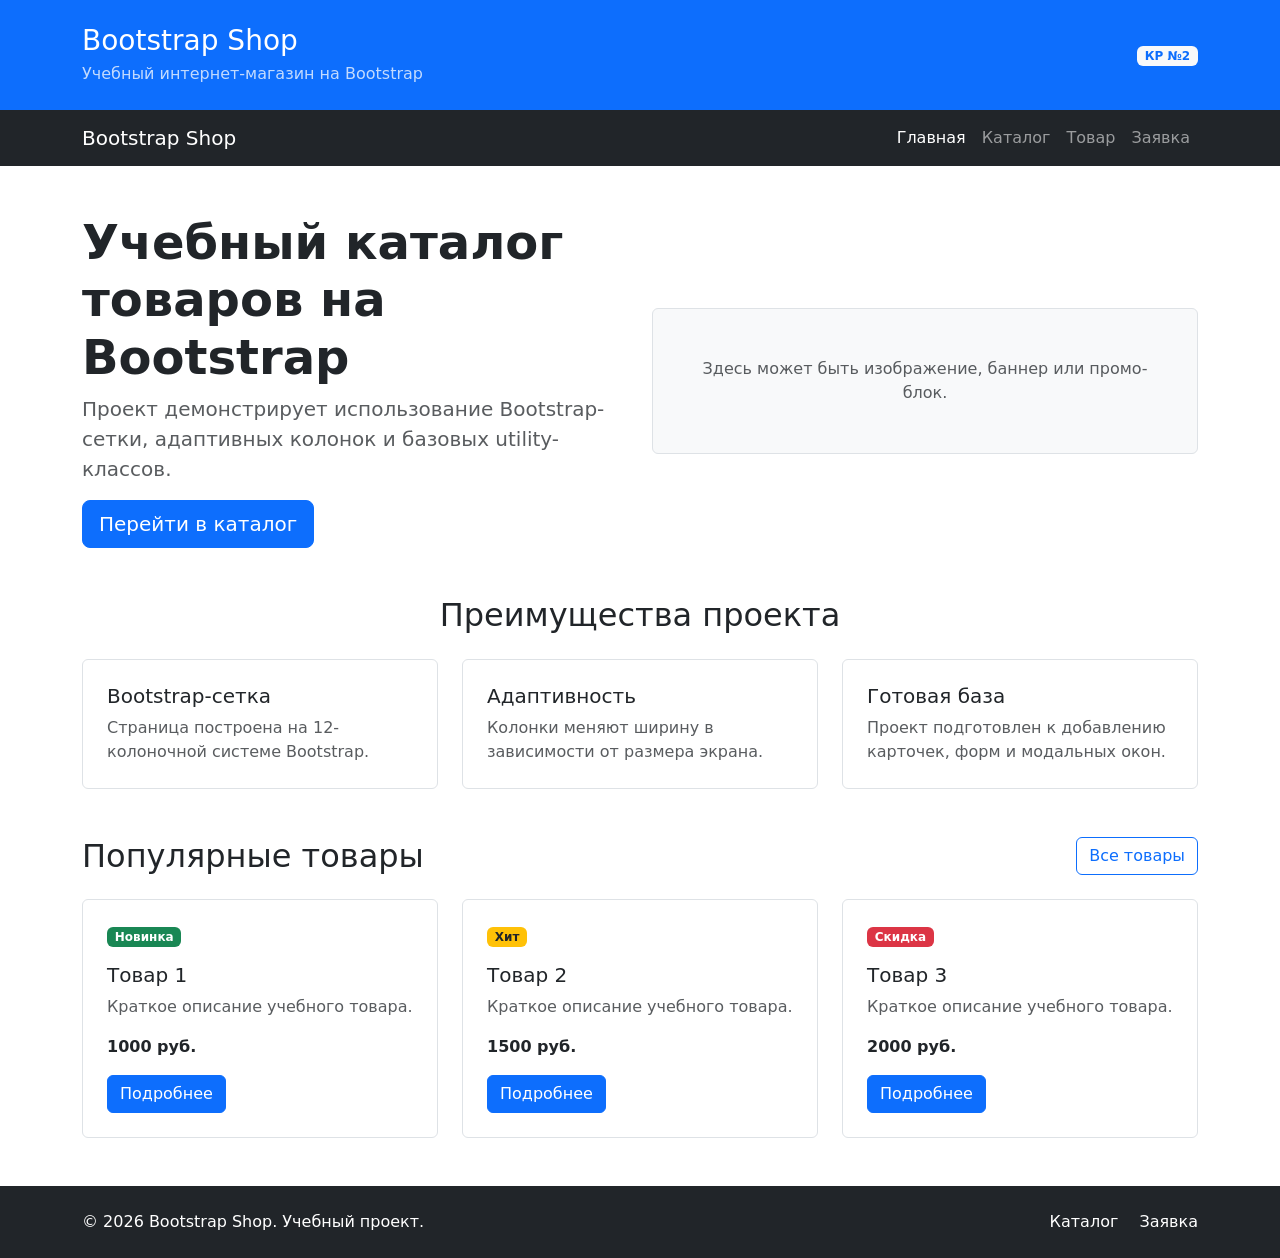
==== index.html @ 7944b65a "feat: create Bootstrap grid homepage" ====
<!DOCTYPE html>
<html lang="ru">
<head>
    <meta charset="UTF-8">
    <meta name="viewport" content="width=device-width, initial-scale=1.0">
    <title>Главная — Bootstrap Shop</title>
    <link
        href="https://cdn.jsdelivr.net/npm/bootstrap@5.3.8/dist/css/bootstrap.min.css"
        rel="stylesheet"
    >
    <link rel="stylesheet" href="css/custom.css">
</head>
<body>
    <header class="bg-primary text-white py-4">
        <div class="container">
            <div class="row align-items-center">
                <div class="col-12 col-md-8">
                    <h1 class="h3 mb-1">Bootstrap Shop</h1>
                    <p class="mb-0 opacity-75">
                        Учебный интернет-магазин на Bootstrap
                    </p>
                </div>
                <div class="col-12 col-md-4 text-md-end mt-3 mt-md-0">
                    <span class="badge bg-light text-primary">КР №2</span>
                </div>
            </div>
        </div>
    </header>
    <nav class="navbar navbar-expand-lg navbar-dark bg-dark">
        <div class="container">
            <a class="navbar-brand" href="index.html">Bootstrap Shop</a>

            <button
                class="navbar-toggler"
                type="button"
                data-bs-toggle="collapse"
                data-bs-target="#mainNavbar"
                aria-controls="mainNavbar"
                aria-expanded="false"
                aria-label="Переключить навигацию"
            >
                <span class="navbar-toggler-icon"></span>
            </button>

            <div class="collapse navbar-collapse" id="mainNavbar">
                <ul class="navbar-nav ms-auto">
                    <li class="nav-item">
                        <a class="nav-link active" aria-current="page" href="index.html">Главная</a>
                    </li>
                    <li class="nav-item">
                        <a class="nav-link" href="catalog.html">Каталог</a>
                    </li>
                    <li class="nav-item">
                        <a class="nav-link" href="product.html">Товар</a>
                    </li>
                    <li class="nav-item">
                        <a class="nav-link" href="order.html">Заявка</a>
                    </li>
                </ul>
            </div>
        </div>
    </nav>
    <main>
        <section class="container my-5">
            <div class="row align-items-center g-4">
                <div class="col-12 col-lg-6">
                    <h2 class="display-5 fw-bold">
                        Учебный каталог товаров на Bootstrap
                    </h2>
                    <p class="lead text-muted">
                        Проект демонстрирует использование Bootstrap-сетки,
                        адаптивных колонок и базовых utility-классов.
                    </p>
                    <a class="btn btn-primary btn-lg" href="catalog.html">
                        Перейти в каталог
                    </a>
                </div>
                <div class="col-12 col-lg-6">
                    <div class="p-5 bg-light border rounded text-center">
                        <p class="mb-0 text-muted">
                            Здесь может быть изображение, баннер или промо-блок.
                        </p>
                    </div>
                </div>
            </div>
        </section>
        <section class="container my-5">
            <h2 class="text-center mb-4">Преимущества проекта</h2>

            <div class="row g-4">
                <div class="col-12 col-md-4">
                    <div class="p-4 border rounded h-100 bg-white">
                        <h3 class="h5">Bootstrap-сетка</h3>
                        <p class="mb-0 text-muted">
                            Страница построена на 12-колоночной системе Bootstrap.
                        </p>
                    </div>
                </div>

                <div class="col-12 col-md-4">
                    <div class="p-4 border rounded h-100 bg-white">
                        <h3 class="h5">Адаптивность</h3>
                        <p class="mb-0 text-muted">
                            Колонки меняют ширину в зависимости от размера экрана.
                        </p>
                    </div>
                </div>

                <div class="col-12 col-md-4">
                    <div class="p-4 border rounded h-100 bg-white">
                        <h3 class="h5">Готовая база</h3>
                        <p class="mb-0 text-muted">
                            Проект подготовлен к добавлению карточек, форм и модальных окон.
                        </p>
                    </div>
                </div>
            </div>
        </section>
        <section class="container my-5">
            <div class="d-flex justify-content-between align-items-center mb-4">
                <h2 class="mb-0">Популярные товары</h2>
                <a class="btn btn-outline-primary" href="catalog.html">
                    Все товары
                </a>
            </div>

            <div class="row g-4">
                <div class="col-12 col-md-6 col-lg-4">
                    <div class="border rounded h-100 p-4">
                        <span class="badge bg-success mb-3">Новинка</span>
                        <h3 class="h5">Товар 1</h3>
                        <p class="text-muted">
                            Краткое описание учебного товара.
                        </p>
                        <p class="fw-bold mb-3">1000 руб.</p>
                        <a class="btn btn-primary" href="product.html">
                            Подробнее
                        </a>
                    </div>
                </div>

                <div class="col-12 col-md-6 col-lg-4">
                    <div class="border rounded h-100 p-4">
                        <span class="badge bg-warning text-dark mb-3">Хит</span>
                        <h3 class="h5">Товар 2</h3>
                        <p class="text-muted">
                            Краткое описание учебного товара.
                        </p>
                        <p class="fw-bold mb-3">1500 руб.</p>
                        <a class="btn btn-primary" href="product.html">
                            Подробнее
                        </a>
                    </div>
                </div>

                <div class="col-12 col-md-6 col-lg-4">
                    <div class="border rounded h-100 p-4">
                        <span class="badge bg-danger mb-3">Скидка</span>
                        <h3 class="h5">Товар 3</h3>
                        <p class="text-muted">
                            Краткое описание учебного товара.
                        </p>
                        <p class="fw-bold mb-3">2000 руб.</p>
                        <a class="btn btn-primary" href="product.html">
                            Подробнее
                        </a>
                    </div>
                </div>
            </div>
        </section>
    </main>
    <footer class="bg-dark text-white py-4 mt-5">
        <div class="container">
            <div class="row align-items-center g-3">
                <div class="col-12 col-md-6">
                    <p class="mb-0">
                        &copy; 2026 Bootstrap Shop. Учебный проект.
                    </p>
                </div>
                <div class="col-12 col-md-6 text-md-end">
                    <a class="text-white text-decoration-none me-3" href="catalog.html">
                        Каталог
                    </a>
                    <a class="text-white text-decoration-none" href="order.html">
                        Заявка
                    </a>
                </div>
            </div>
        </div>
    </footer>
    <script src="https://cdn.jsdelivr.net/npm/bootstrap@5.3.8/dist/js/bootstrap.bundle.min.js"></script>
</body>
</html>
---- css/custom.css ----
body {
    min-height: 100vh;
}

.placeholder-box {
    min-height: 240px;
}
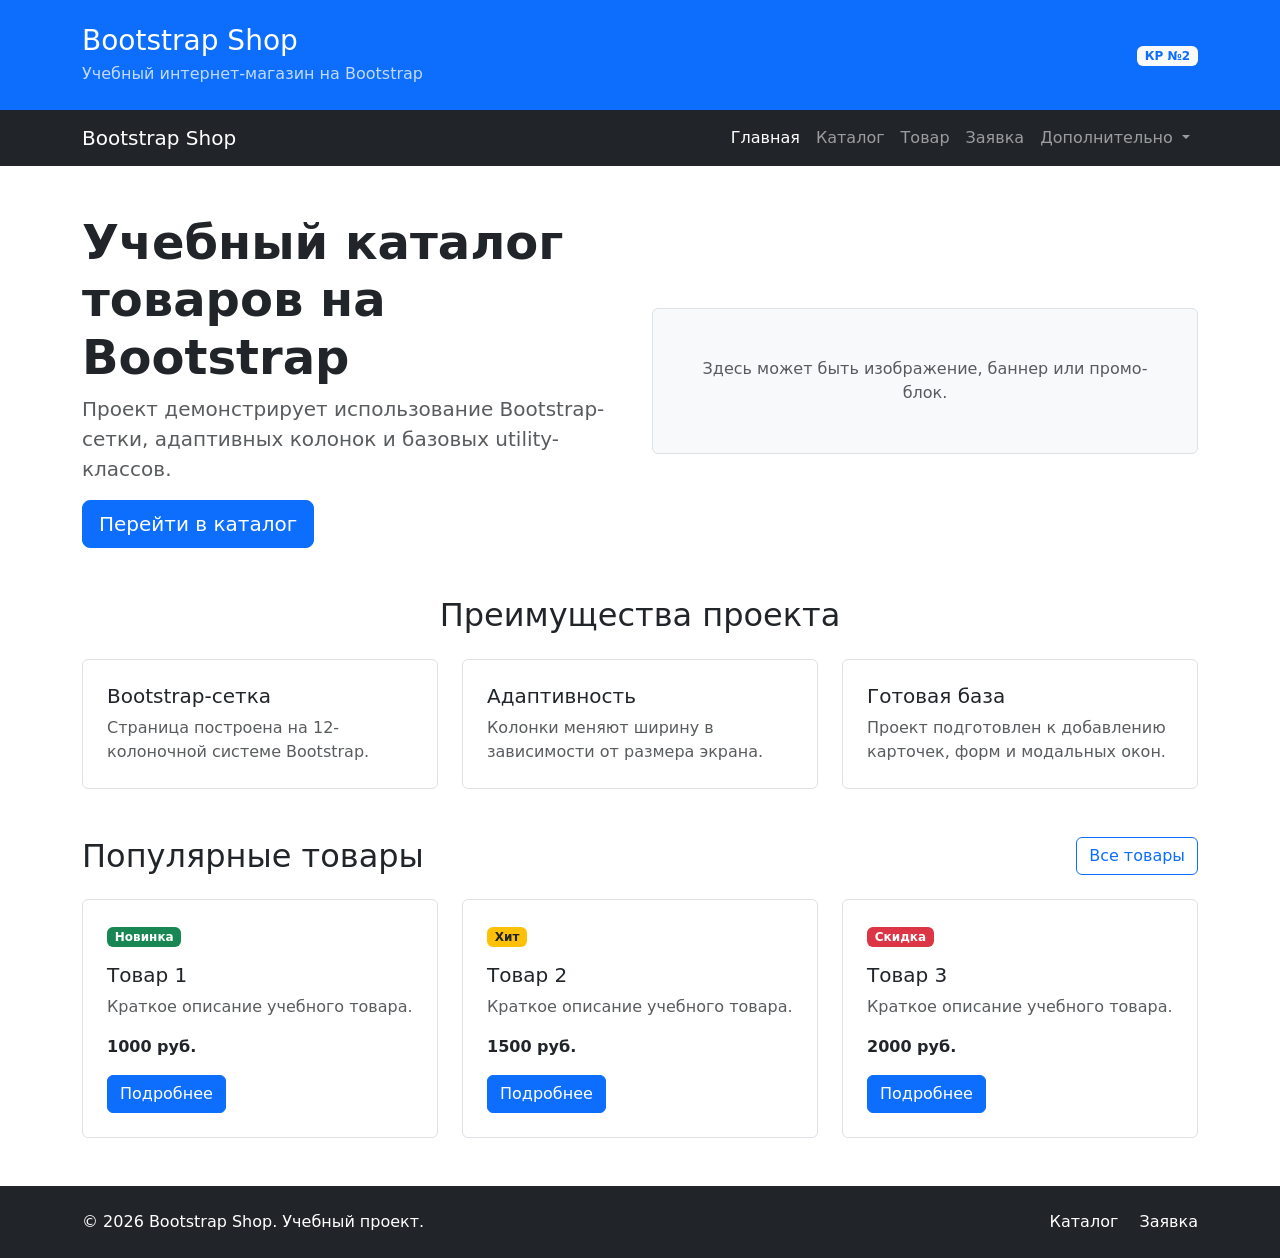
==== commit c6aab3eb: "feat: add Bootstrap components pages" ====
--- a/index.html
+++ b/index.html
@@ -56,6 +56,22 @@
                     <li class="nav-item">
                         <a class="nav-link" href="order.html">Заявка</a>
                     </li>
+                    <li class="nav-item dropdown">
+                        <a
+                            class="nav-link dropdown-toggle"
+                            href="#"
+                            role="button"
+                            data-bs-toggle="dropdown"
+                            aria-expanded="false"
+                        >
+                            Дополнительно
+                        </a>
+                        <ul class="dropdown-menu">
+                            <li><a class="dropdown-item" href="catalog.html">Все товары</a></li>
+                            <li><a class="dropdown-item" href="order.html">Оформить заявку</a></li>
+                            <li><a class="dropdown-item" href="index.html#popular">Популярное</a></li>
+                        </ul>
+                    </li>
                 </ul>
             </div>
         </div>
@@ -169,6 +185,7 @@
             </div>
         </section>
     </main>
+
     <footer class="bg-dark text-white py-4 mt-5">
         <div class="container">
             <div class="row align-items-center g-3">
@@ -188,6 +205,7 @@
             </div>
         </div>
     </footer>
+    
     <script src="https://cdn.jsdelivr.net/npm/bootstrap@5.3.8/dist/js/bootstrap.bundle.min.js"></script>
 </body>
 </html>
--- a/css/custom.css
+++ b/css/custom.css
@@ -4,4 +4,13 @@
 
 .placeholder-box {
     min-height: 240px;
+}
+
+.placeholder-image {
+    min-height: 320px;
+}
+
+.card-img-top {
+    height: 180px;
+    object-fit: cover;
 }
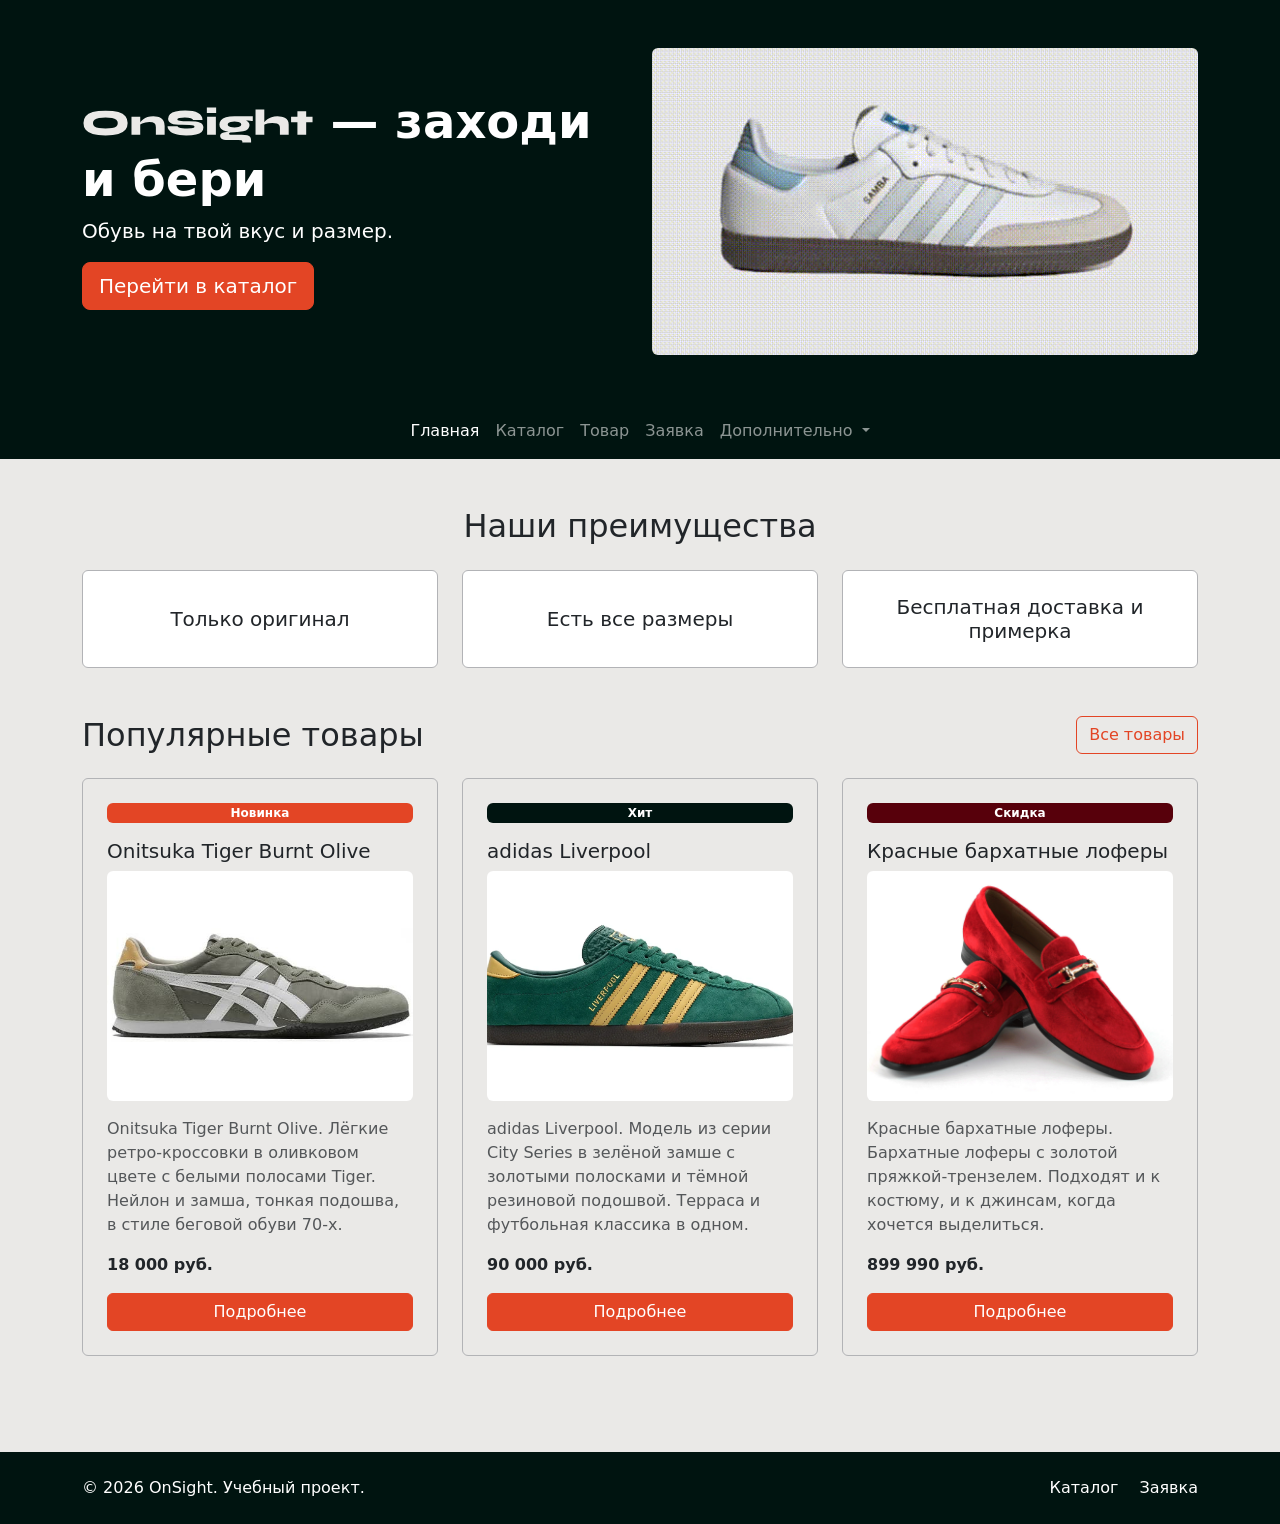
==== commit 8b61aed9: "First changes for kr2" ====
--- a/index.html
+++ b/index.html
@@ -3,136 +3,108 @@
 <head>
     <meta charset="UTF-8">
     <meta name="viewport" content="width=device-width, initial-scale=1.0">
-    <title>Главная — Bootstrap Shop</title>
-    <link
-        href="https://cdn.jsdelivr.net/npm/bootstrap@5.3.8/dist/css/bootstrap.min.css"
-        rel="stylesheet"
-    >
+    <title>Главная — OnSight</title>
+    <link rel="stylesheet" href="vendor/bootstrap/css/bootstrap.min.css">
     <link rel="stylesheet" href="css/custom.css">
 </head>
-<body>
-    <header class="bg-primary text-white py-4">
-        <div class="container">
-            <div class="row align-items-center">
-                <div class="col-12 col-md-8">
-                    <h1 class="h3 mb-1">Bootstrap Shop</h1>
-                    <p class="mb-0 opacity-75">
-                        Учебный интернет-магазин на Bootstrap
-                    </p>
-                </div>
-                <div class="col-12 col-md-4 text-md-end mt-3 mt-md-0">
-                    <span class="badge bg-light text-primary">КР №2</span>
-                </div>
-            </div>
-        </div>
-    </header>
-    <nav class="navbar navbar-expand-lg navbar-dark bg-dark">
-        <div class="container">
-            <a class="navbar-brand" href="index.html">Bootstrap Shop</a>
-
-            <button
-                class="navbar-toggler"
-                type="button"
-                data-bs-toggle="collapse"
-                data-bs-target="#mainNavbar"
-                aria-controls="mainNavbar"
-                aria-expanded="false"
-                aria-label="Переключить навигацию"
-            >
-                <span class="navbar-toggler-icon"></span>
-            </button>
-
-            <div class="collapse navbar-collapse" id="mainNavbar">
-                <ul class="navbar-nav ms-auto">
-                    <li class="nav-item">
-                        <a class="nav-link active" aria-current="page" href="index.html">Главная</a>
-                    </li>
-                    <li class="nav-item">
-                        <a class="nav-link" href="catalog.html">Каталог</a>
-                    </li>
-                    <li class="nav-item">
-                        <a class="nav-link" href="product.html">Товар</a>
-                    </li>
-                    <li class="nav-item">
-                        <a class="nav-link" href="order.html">Заявка</a>
-                    </li>
-                    <li class="nav-item dropdown">
-                        <a
-                            class="nav-link dropdown-toggle"
-                            href="#"
-                            role="button"
-                            data-bs-toggle="dropdown"
-                            aria-expanded="false"
-                        >
-                            Дополнительно
-                        </a>
-                        <ul class="dropdown-menu">
-                            <li><a class="dropdown-item" href="catalog.html">Все товары</a></li>
-                            <li><a class="dropdown-item" href="order.html">Оформить заявку</a></li>
-                            <li><a class="dropdown-item" href="index.html#popular">Популярное</a></li>
-                        </ul>
-                    </li>
-                </ul>
-            </div>
-        </div>
-    </nav>
-    <main>
+<body class="d-flex flex-column min-vh-100">
+    <header class="bg-dark">
         <section class="container my-5">
             <div class="row align-items-center g-4">
                 <div class="col-12 col-lg-6">
-                    <h2 class="display-5 fw-bold">
-                        Учебный каталог товаров на Bootstrap
+                    <h2 class="display-5 fw-bold text-white">
+                        <a class="navbar-brand" href="index.html">
+                            <img src="images/logo.svg" alt="OnSight" height="38">
+                        </a> &mdash; заходи и бери 
                     </h2>
-                    <p class="lead text-muted">
-                        Проект демонстрирует использование Bootstrap-сетки,
-                        адаптивных колонок и базовых utility-классов.
+                    <p class="lead text-white">
+                        Обувь на твой вкус и размер.
                     </p>
                     <a class="btn btn-primary btn-lg" href="catalog.html">
                         Перейти в каталог
                     </a>
                 </div>
                 <div class="col-12 col-lg-6">
-                    <div class="p-5 bg-light border rounded text-center">
-                        <p class="mb-0 text-muted">
-                            Здесь может быть изображение, баннер или промо-блок.
-                        </p>
+                    <div class="ratio ratio-16x9">
+                        <img src="images/hero.gif" class="object-fit-cover rounded" alt="Кроссовки OnSight в движении">
                     </div>
                 </div>
             </div>
         </section>
+        <nav class="navbar navbar-expand-lg navbar-dark">
+            <div class="container flex-lg-column">
+                <button
+                    class="navbar-toggler"
+                    type="button"
+                    data-bs-toggle="collapse"
+                    data-bs-target="#mainNavbar"
+                    aria-controls="mainNavbar"
+                    aria-expanded="false"
+                    aria-label="Переключить навигацию"
+                >
+                    <span class="navbar-toggler-icon"></span>
+                </button>
+
+                <div class="collapse navbar-collapse" id="mainNavbar">
+                    <ul class="navbar-nav ms-auto">
+                        <li class="nav-item">
+                            <a class="nav-link active" aria-current="page" href="index.html">Главная</a>
+                        </li>
+                        <li class="nav-item">
+                            <a class="nav-link" href="catalog.html">Каталог</a>
+                        </li>
+                        <li class="nav-item">
+                            <a class="nav-link" href="product.html">Товар</a>
+                        </li>
+                        <li class="nav-item">
+                            <a class="nav-link" href="order.html">Заявка</a>
+                        </li>
+                        <li class="nav-item dropdown">
+                            <a
+                                class="nav-link dropdown-toggle"
+                                href="#"
+                                role="button"
+                                data-bs-toggle="dropdown"
+                                aria-expanded="false"
+                            >
+                                Дополнительно
+                            </a>
+                            <ul class="dropdown-menu">
+                                <li><a class="dropdown-item" href="catalog.html">Все товары</a></li>
+                                <li><a class="dropdown-item" href="order.html">Оформить заявку</a></li>
+                                <li><a class="dropdown-item" href="index.html#popular">Популярное</a></li>
+                            </ul>
+                        </li>
+                    </ul>
+                </div>
+            </div>
+        </nav>
+    </header>
+    <main class="flex-grow-1">
         <section class="container my-5">
-            <h2 class="text-center mb-4">Преимущества проекта</h2>
+            <h2 class="text-center mb-4">Наши преимущества</h2>
 
             <div class="row g-4">
                 <div class="col-12 col-md-4">
-                    <div class="p-4 border rounded h-100 bg-white">
-                        <h3 class="h5">Bootstrap-сетка</h3>
-                        <p class="mb-0 text-muted">
-                            Страница построена на 12-колоночной системе Bootstrap.
-                        </p>
+                    <div class="p-4 border rounded h-100 bg-white d-flex align-items-center justify-content-center text-center">
+                        <h3 class="h5 mb-0">Только оригинал</h3>
                     </div>
                 </div>
 
                 <div class="col-12 col-md-4">
-                    <div class="p-4 border rounded h-100 bg-white">
-                        <h3 class="h5">Адаптивность</h3>
-                        <p class="mb-0 text-muted">
-                            Колонки меняют ширину в зависимости от размера экрана.
-                        </p>
+                    <div class="p-4 border rounded h-100 bg-white d-flex align-items-center justify-content-center text-center">
+                        <h3 class="h5 mb-0">Есть все размеры</h3>
                     </div>
                 </div>
 
                 <div class="col-12 col-md-4">
-                    <div class="p-4 border rounded h-100 bg-white">
-                        <h3 class="h5">Готовая база</h3>
-                        <p class="mb-0 text-muted">
-                            Проект подготовлен к добавлению карточек, форм и модальных окон.
-                        </p>
+                    <div class="p-4 border rounded h-100 bg-white d-flex align-items-center justify-content-center text-center">
+                        <h3 class="h5 mb-0">Бесплатная доставка и примерка</h3>
                     </div>
                 </div>
             </div>
         </section>
-        <section class="container my-5">
+        <section class="container my-5" id="popular">
             <div class="d-flex justify-content-between align-items-center mb-4">
                 <h2 class="mb-0">Популярные товары</h2>
                 <a class="btn btn-outline-primary" href="catalog.html">
@@ -142,13 +114,20 @@
 
             <div class="row g-4">
                 <div class="col-12 col-md-6 col-lg-4">
-                    <div class="border rounded h-100 p-4">
-                        <span class="badge bg-success mb-3">Новинка</span>
-                        <h3 class="h5">Товар 1</h3>
+                    <div class="border rounded h-100 p-4 d-flex flex-column">
+                        <span class="badge bg-primary mb-3">Новинка</span>
+                        <h3 class="h5">Onitsuka Tiger Burnt Olive</h3>
+                        <div class="ratio ratio-4x3 mb-3">
+                            <img 
+                            src="images/OnitsukaTigerOlive.jpeg"
+                            class="object-fit-cover rounded"
+                            alt="Кроссовки Onitsuka Tiger Burnt Olive"
+                            >
+                        </div>
                         <p class="text-muted">
-                            Краткое описание учебного товара.
+                            Onitsuka Tiger Burnt Olive. Лёгкие ретро-кроссовки в оливковом цвете с белыми полосами Tiger. Нейлон и замша, тонкая подошва, в стиле беговой обуви 70-х.
                         </p>
-                        <p class="fw-bold mb-3">1000 руб.</p>
+                        <p class="fw-bold mt-auto mb-3">18 000 руб.</p>
                         <a class="btn btn-primary" href="product.html">
                             Подробнее
                         </a>
@@ -156,27 +135,41 @@
                 </div>
 
                 <div class="col-12 col-md-6 col-lg-4">
-                    <div class="border rounded h-100 p-4">
-                        <span class="badge bg-warning text-dark mb-3">Хит</span>
-                        <h3 class="h5">Товар 2</h3>
+                    <div class="border rounded h-100 p-4 d-flex flex-column">
+                        <span class="badge bg-dark mb-3">Хит</span>
+                        <h3 class="h5">adidas Liverpool</h3>
+                        <div class="ratio ratio-4x3 mb-3">
+                            <img 
+                            src="images/adidasLiverpool.webp"
+                            class="object-fit-cover rounded"
+                            alt="Кроссовки adidas Liverpool"
+                            >
+                        </div>
                         <p class="text-muted">
-                            Краткое описание учебного товара.
+                            adidas Liverpool. Модель из серии City Series в зелёной замше с золотыми полосками и тёмной резиновой подошвой. Терраса и футбольная классика в одном.
                         </p>
-                        <p class="fw-bold mb-3">1500 руб.</p>
+                        <p class="fw-bold mt-auto mb-3">90 000 руб.</p>
                         <a class="btn btn-primary" href="product.html">
                             Подробнее
                         </a>
                     </div>
                 </div>
 
-                <div class="col-12 col-md-6 col-lg-4">
-                    <div class="border rounded h-100 p-4">
+                <div class="col-12 col-md-12 col-lg-4">
+                    <div class="border rounded h-100 p-4 d-flex flex-column">
                         <span class="badge bg-danger mb-3">Скидка</span>
-                        <h3 class="h5">Товар 3</h3>
+                        <h3 class="h5">Красные бархатные лоферы</h3>
+                        <div class="ratio ratio-4x3 mb-3">
+                            <img 
+                            src="images/redShoes.jpg"
+                            class="object-fit-cover rounded"
+                            alt="Красные бархатные лоферы"
+                            >
+                        </div>
                         <p class="text-muted">
-                            Краткое описание учебного товара.
+                            Красные бархатные лоферы. Бархатные лоферы с золотой пряжкой-трензелем. Подходят и к костюму, и к джинсам, когда хочется выделиться.
                         </p>
-                        <p class="fw-bold mb-3">2000 руб.</p>
+                        <p class="fw-bold mt-auto mb-3">899 990 руб.</p>
                         <a class="btn btn-primary" href="product.html">
                             Подробнее
                         </a>
@@ -191,7 +184,7 @@
             <div class="row align-items-center g-3">
                 <div class="col-12 col-md-6">
                     <p class="mb-0">
-                        &copy; 2026 Bootstrap Shop. Учебный проект.
+                        &copy; 2026 OnSight. Учебный проект.
                     </p>
                 </div>
                 <div class="col-12 col-md-6 text-md-end">
@@ -206,6 +199,6 @@
         </div>
     </footer>
     
-    <script src="https://cdn.jsdelivr.net/npm/bootstrap@5.3.8/dist/js/bootstrap.bundle.min.js"></script>
+    <script src="vendor/bootstrap/js/bootstrap.bundle.min.js"></script>
 </body>
 </html>
--- a/css/custom.css
+++ b/css/custom.css
@@ -13,4 +13,50 @@
 .card-img-top {
     height: 180px;
     object-fit: cover;
+}
+
+:root {
+    --bs-primary: #E34525;
+    --bs-primary-rgb: 227, 69, 37;
+    --bs-link-color-rgb: 227, 69, 37;
+    --bs-link-hover-color-rgb: 87, 0, 11;
+    --bs-dark-rgb: 0, 20, 16;
+    --bs-danger-rgb: 87, 0, 11;
+    --bs-secondary-rgb: 128, 129, 131;
+    --bs-body-bg: #EAE9E7;
+    --bs-border-color: #B2B3B6;
+}
+
+.btn-primary {
+    --bs-btn-bg: #E34525;
+    --bs-btn-border-color: #E34525;
+    --bs-btn-hover-bg: #57000B;
+    --bs-btn-hover-border-color: #57000B;
+    --bs-btn-active-bg: #57000B;
+    --bs-btn-active-border-color: #57000B;
+    --bs-btn-focus-shadow-rgb: 227, 69, 37;
+}
+
+.btn-outline-primary {
+    --bs-btn-color: #E34525;
+    --bs-btn-border-color: #E34525;
+    --bs-btn-hover-bg: #E34525;
+    --bs-btn-hover-border-color: #E34525;
+    --bs-btn-active-bg: #57000B;
+    --bs-btn-active-border-color: #57000B;
+    --bs-btn-focus-shadow-rgb: 227, 69, 37;
+}
+
+.alert-info {
+    --bs-alert-bg: #FFFFFF;
+    --bs-alert-color: #001410;
+    --bs-alert-border-color: #B2B3B6;
+    border-left: 4px solid #E34525;
+}
+
+.accordion {
+    --bs-accordion-active-bg: #F3DCD6;
+    --bs-accordion-active-color: #57000B;
+    --bs-accordion-btn-focus-box-shadow: 0 0 0 0.25rem rgba(227, 69, 37, 0.25);
+    --bs-accordion-btn-active-icon: var(--bs-accordion-btn-icon);
 }
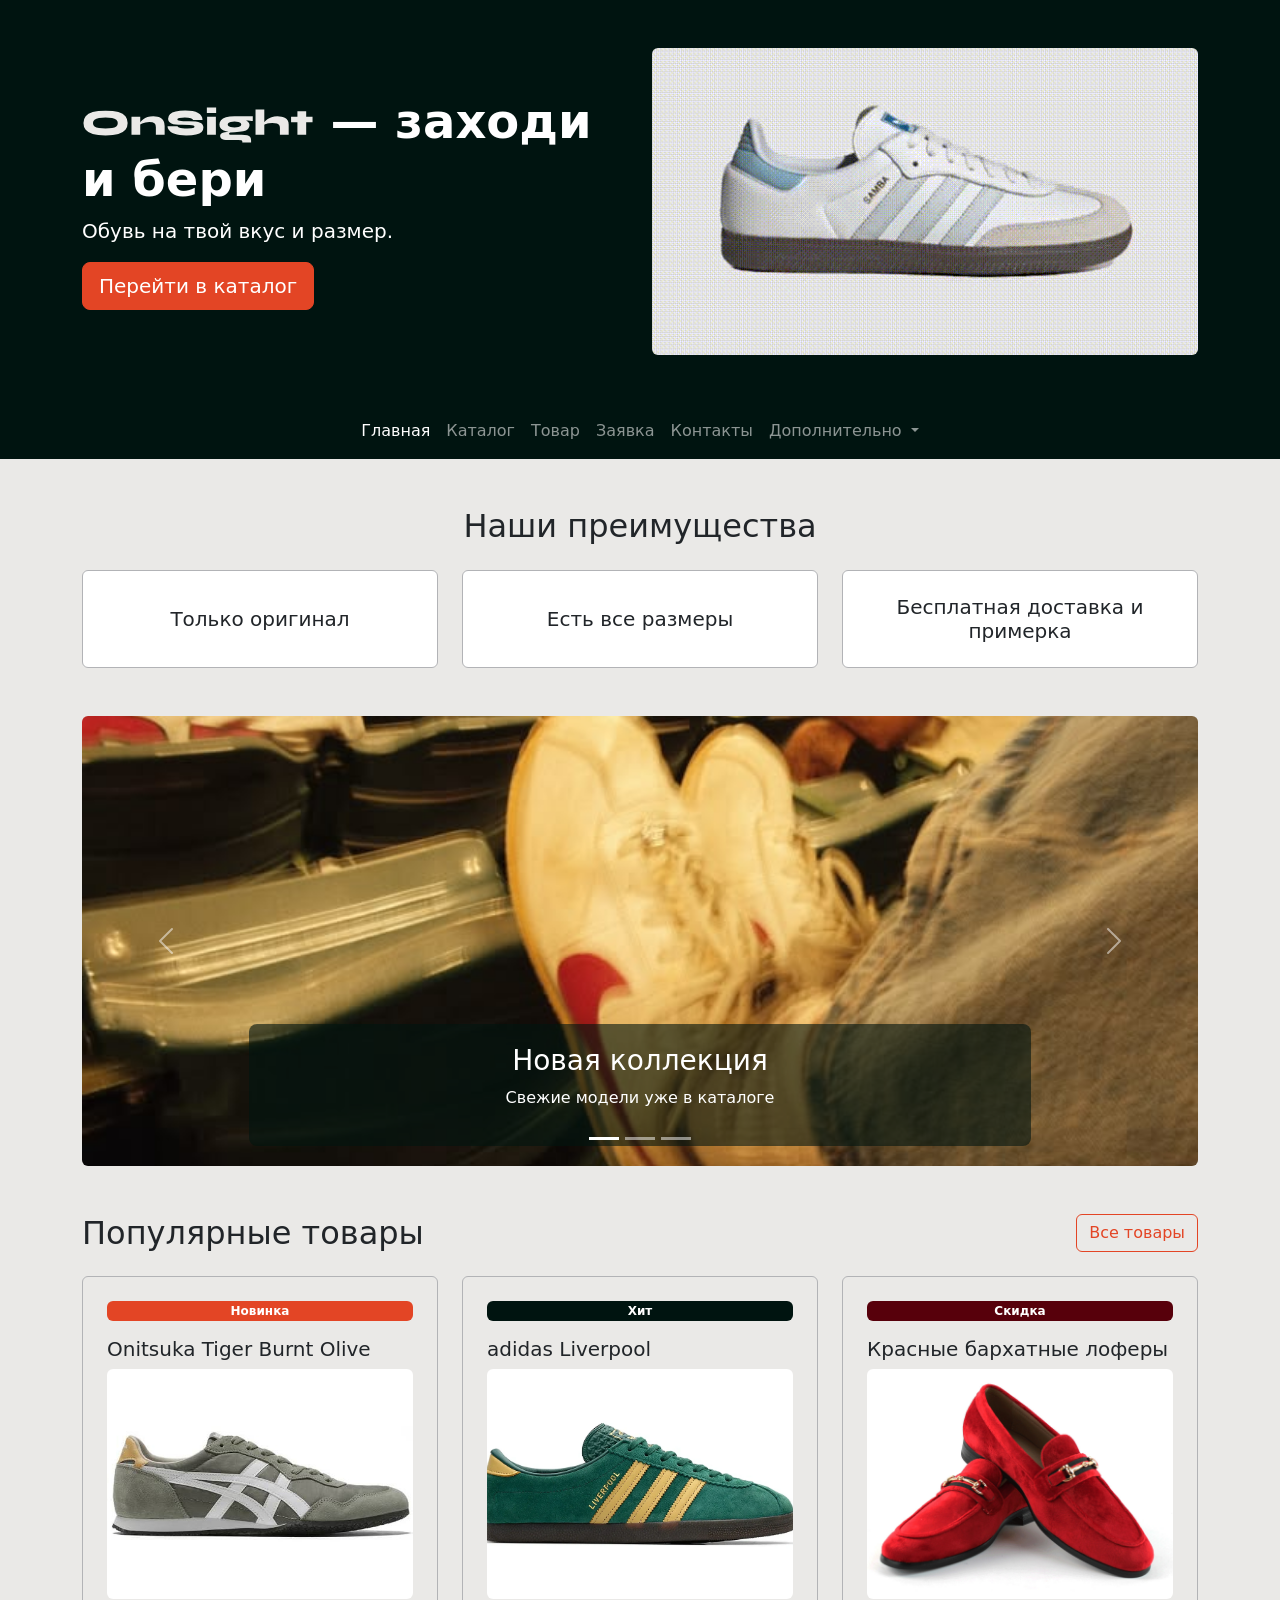
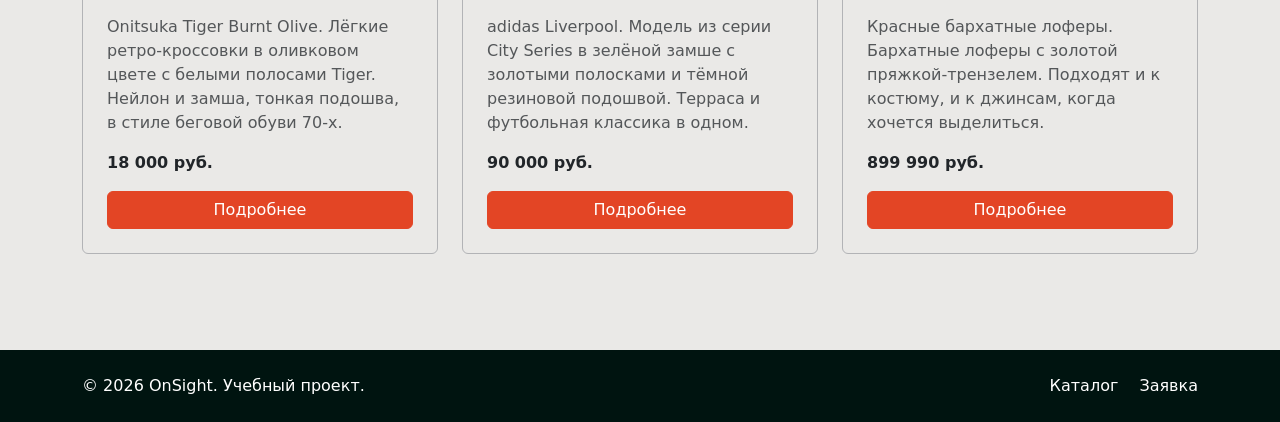
==== commit c44ca986: "Add catalog filters, carousel, contacts page and update README" ====
--- a/index.html
+++ b/index.html
@@ -1,5 +1,6 @@
 <!DOCTYPE html>
 <html lang="ru">
+
 <head>
     <meta charset="UTF-8">
     <meta name="viewport" content="width=device-width, initial-scale=1.0">
@@ -7,6 +8,7 @@
     <link rel="stylesheet" href="vendor/bootstrap/css/bootstrap.min.css">
     <link rel="stylesheet" href="css/custom.css">
 </head>
+
 <body class="d-flex flex-column min-vh-100">
     <header class="bg-dark">
         <section class="container my-5">
@@ -15,7 +17,7 @@
                     <h2 class="display-5 fw-bold text-white">
                         <a class="navbar-brand" href="index.html">
                             <img src="images/logo.svg" alt="OnSight" height="38">
-                        </a> &mdash; заходи и бери 
+                        </a> &mdash; заходи и бери
                     </h2>
                     <p class="lead text-white">
                         Обувь на твой вкус и размер.
@@ -33,15 +35,8 @@
         </section>
         <nav class="navbar navbar-expand-lg navbar-dark">
             <div class="container flex-lg-column">
-                <button
-                    class="navbar-toggler"
-                    type="button"
-                    data-bs-toggle="collapse"
-                    data-bs-target="#mainNavbar"
-                    aria-controls="mainNavbar"
-                    aria-expanded="false"
-                    aria-label="Переключить навигацию"
-                >
+                <button class="navbar-toggler" type="button" data-bs-toggle="collapse" data-bs-target="#mainNavbar"
+                    aria-controls="mainNavbar" aria-expanded="false" aria-label="Переключить навигацию">
                     <span class="navbar-toggler-icon"></span>
                 </button>
 
@@ -59,14 +54,12 @@
                         <li class="nav-item">
                             <a class="nav-link" href="order.html">Заявка</a>
                         </li>
+                        <li class="nav-item">
+                            <a class="nav-link" href="contacts.html">Контакты</a>
+                        </li>
                         <li class="nav-item dropdown">
-                            <a
-                                class="nav-link dropdown-toggle"
-                                href="#"
-                                role="button"
-                                data-bs-toggle="dropdown"
-                                aria-expanded="false"
-                            >
+                            <a class="nav-link dropdown-toggle" href="#" role="button" data-bs-toggle="dropdown"
+                                aria-expanded="false">
                                 Дополнительно
                             </a>
                             <ul class="dropdown-menu">
@@ -86,24 +79,77 @@
 
             <div class="row g-4">
                 <div class="col-12 col-md-4">
-                    <div class="p-4 border rounded h-100 bg-white d-flex align-items-center justify-content-center text-center">
+                    <div
+                        class="p-4 border rounded h-100 bg-white d-flex align-items-center justify-content-center text-center">
                         <h3 class="h5 mb-0">Только оригинал</h3>
                     </div>
                 </div>
 
                 <div class="col-12 col-md-4">
-                    <div class="p-4 border rounded h-100 bg-white d-flex align-items-center justify-content-center text-center">
+                    <div
+                        class="p-4 border rounded h-100 bg-white d-flex align-items-center justify-content-center text-center">
                         <h3 class="h5 mb-0">Есть все размеры</h3>
                     </div>
                 </div>
 
                 <div class="col-12 col-md-4">
-                    <div class="p-4 border rounded h-100 bg-white d-flex align-items-center justify-content-center text-center">
+                    <div
+                        class="p-4 border rounded h-100 bg-white d-flex align-items-center justify-content-center text-center">
                         <h3 class="h5 mb-0">Бесплатная доставка и примерка</h3>
                     </div>
                 </div>
             </div>
         </section>
+
+        <section class="container my-5">
+            <div id="promoCarousel" class="carousel slide" data-bs-ride="carousel">
+
+                <div class="carousel-indicators">
+                    <button type="button" data-bs-target="#promoCarousel" data-bs-slide-to="0" class="active"
+                        aria-current="true" aria-label="Слайд 1"></button>
+                    <button type="button" data-bs-target="#promoCarousel" data-bs-slide-to="1"
+                        aria-label="Слайд 2"></button>
+                    <button type="button" data-bs-target="#promoCarousel" data-bs-slide-to="2"
+                        aria-label="Слайд 3"></button>
+                </div>
+
+                <div class="carousel-inner rounded">
+                    <div class="carousel-item active">
+                        <img src="images/nikeForCarusel.jpg" class="d-block w-100 carousel-img" alt="nike-Cortez">
+                        <div class="carousel-caption">
+                            <h3>Новая коллекция</h3>
+                            <p>Свежие модели уже в каталоге</p>
+                        </div>
+                    </div>
+                    <div class="carousel-item">
+                        <img src="images/sambaForCarusel.jpg" class="d-block w-100 carousel-img" alt="adidas-samba">
+                        <div class="carousel-caption">
+                            <h3>Примерка при доставке</h3>
+                            <p>Оплачиваете только то, что подошло</p>
+                        </div>
+                    </div>
+                    <div class="carousel-item">
+                        <img src="images/converseForCarusel.jpg" class="d-block w-100 carousel-img" alt="converse">
+                        <div class="carousel-caption">
+                            <h3>Только оригинал</h3>
+                            <p>Работаем напрямую с брендами</p>
+                        </div>
+                    </div>
+                </div>
+
+                <button class="carousel-control-prev" type="button" data-bs-target="#promoCarousel"
+                    data-bs-slide="prev">
+                    <span class="carousel-control-prev-icon" aria-hidden="true"></span>
+                    <span class="visually-hidden">Назад</span>
+                </button>
+                <button class="carousel-control-next" type="button" data-bs-target="#promoCarousel"
+                    data-bs-slide="next">
+                    <span class="carousel-control-next-icon" aria-hidden="true"></span>
+                    <span class="visually-hidden">Вперёд</span>
+                </button>
+            </div>
+        </section>
+
         <section class="container my-5" id="popular">
             <div class="d-flex justify-content-between align-items-center mb-4">
                 <h2 class="mb-0">Популярные товары</h2>
@@ -118,14 +164,12 @@
                         <span class="badge bg-primary mb-3">Новинка</span>
                         <h3 class="h5">Onitsuka Tiger Burnt Olive</h3>
                         <div class="ratio ratio-4x3 mb-3">
-                            <img 
-                            src="images/OnitsukaTigerOlive.jpeg"
-                            class="object-fit-cover rounded"
-                            alt="Кроссовки Onitsuka Tiger Burnt Olive"
-                            >
+                            <img src="images/OnitsukaTigerOlive.jpeg" class="object-fit-cover rounded"
+                                alt="Кроссовки Onitsuka Tiger Burnt Olive">
                         </div>
                         <p class="text-muted">
-                            Onitsuka Tiger Burnt Olive. Лёгкие ретро-кроссовки в оливковом цвете с белыми полосами Tiger. Нейлон и замша, тонкая подошва, в стиле беговой обуви 70-х.
+                            Onitsuka Tiger Burnt Olive. Лёгкие ретро-кроссовки в оливковом цвете с белыми полосами
+                            Tiger. Нейлон и замша, тонкая подошва, в стиле беговой обуви 70-х.
                         </p>
                         <p class="fw-bold mt-auto mb-3">18 000 руб.</p>
                         <a class="btn btn-primary" href="product.html">
@@ -139,14 +183,12 @@
                         <span class="badge bg-dark mb-3">Хит</span>
                         <h3 class="h5">adidas Liverpool</h3>
                         <div class="ratio ratio-4x3 mb-3">
-                            <img 
-                            src="images/adidasLiverpool.webp"
-                            class="object-fit-cover rounded"
-                            alt="Кроссовки adidas Liverpool"
-                            >
+                            <img src="images/adidasLiverpool.webp" class="object-fit-cover rounded"
+                                alt="Кроссовки adidas Liverpool">
                         </div>
                         <p class="text-muted">
-                            adidas Liverpool. Модель из серии City Series в зелёной замше с золотыми полосками и тёмной резиновой подошвой. Терраса и футбольная классика в одном.
+                            adidas Liverpool. Модель из серии City Series в зелёной замше с золотыми полосками и тёмной
+                            резиновой подошвой. Терраса и футбольная классика в одном.
                         </p>
                         <p class="fw-bold mt-auto mb-3">90 000 руб.</p>
                         <a class="btn btn-primary" href="product.html">
@@ -160,14 +202,12 @@
                         <span class="badge bg-danger mb-3">Скидка</span>
                         <h3 class="h5">Красные бархатные лоферы</h3>
                         <div class="ratio ratio-4x3 mb-3">
-                            <img 
-                            src="images/redShoes.jpg"
-                            class="object-fit-cover rounded"
-                            alt="Красные бархатные лоферы"
-                            >
+                            <img src="images/redShoes.jpg" class="object-fit-cover rounded"
+                                alt="Красные бархатные лоферы">
                         </div>
                         <p class="text-muted">
-                            Красные бархатные лоферы. Бархатные лоферы с золотой пряжкой-трензелем. Подходят и к костюму, и к джинсам, когда хочется выделиться.
+                            Красные бархатные лоферы. Бархатные лоферы с золотой пряжкой-трензелем. Подходят и к
+                            костюму, и к джинсам, когда хочется выделиться.
                         </p>
                         <p class="fw-bold mt-auto mb-3">899 990 руб.</p>
                         <a class="btn btn-primary" href="product.html">
@@ -198,7 +238,8 @@
             </div>
         </div>
     </footer>
-    
+
     <script src="vendor/bootstrap/js/bootstrap.bundle.min.js"></script>
 </body>
+
 </html>
--- a/css/custom.css
+++ b/css/custom.css
@@ -59,4 +59,33 @@
     --bs-accordion-active-color: #57000B;
     --bs-accordion-btn-focus-box-shadow: 0 0 0 0.25rem rgba(227, 69, 37, 0.25);
     --bs-accordion-btn-active-icon: var(--bs-accordion-btn-icon);
+}
+
+.form-control:focus,
+.form-select:focus,
+.form-check-input:focus {
+    border-color: #E34525;
+    box-shadow: 0 0 0 0.25rem rgba(227, 69, 37, 0.25);
+}
+
+.form-check-input:checked {
+    background-color: #E34525;
+    border-color: #E34525;
+}
+
+@media (min-width: 992px) {
+    .filter-sticky {
+        position: sticky;
+        top: 1rem;
+    }
+}
+
+.carousel-img {
+    height: 450px;
+    object-fit: cover;
+}
+
+.carousel-caption {
+    background-color: rgba(0, 20, 16, 0.6);
+    border-radius: 0.5rem;
 }
